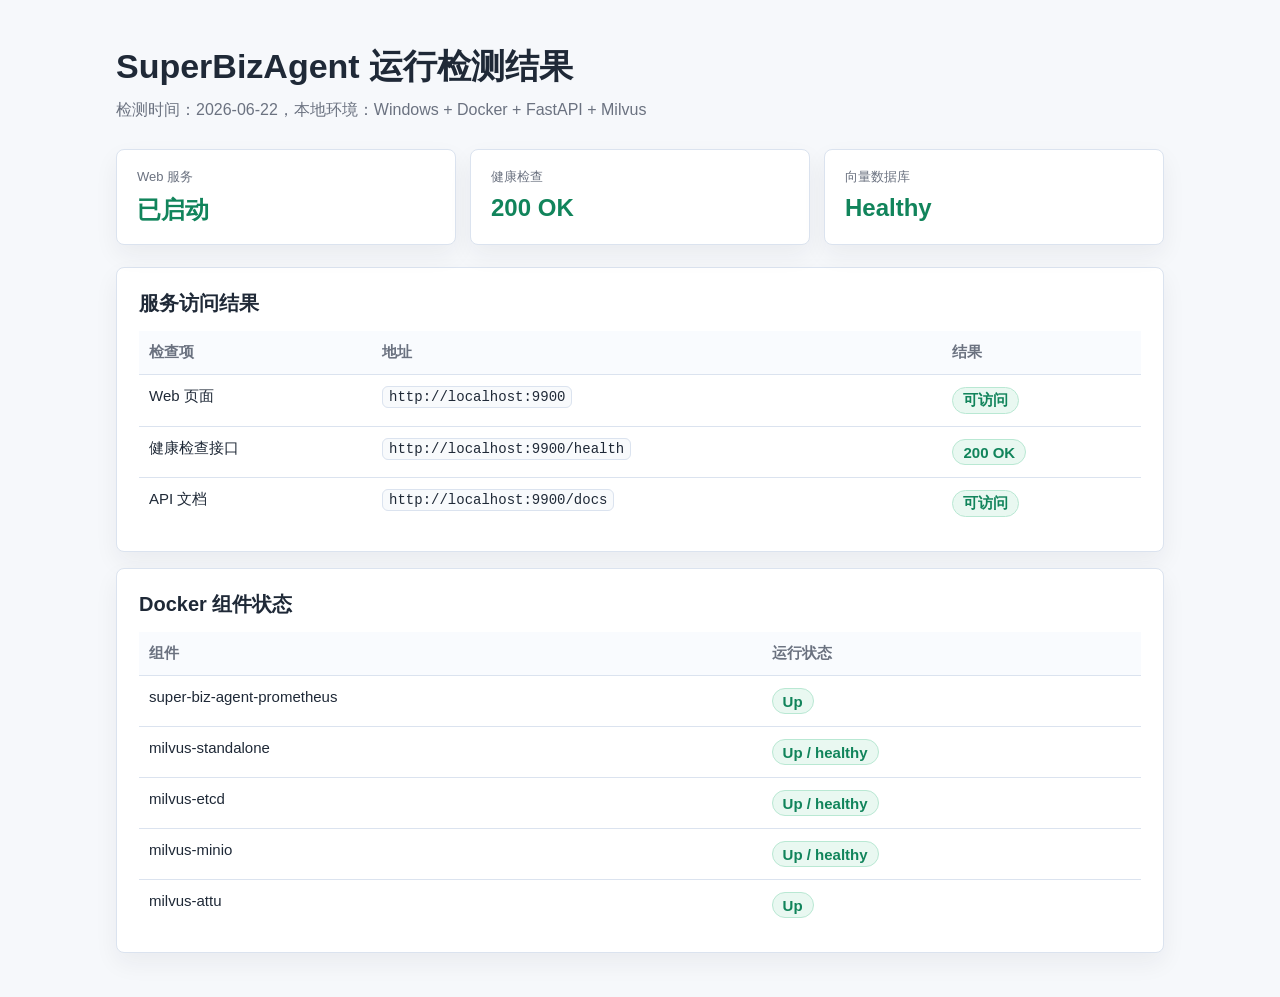
==== reports/run_status.html @ 7ec432f9 "Initial open source demo release" ====
<!doctype html>
<html lang="zh-CN">
<head>
  <meta charset="utf-8">
  <meta name="viewport" content="width=device-width, initial-scale=1">
  <title>SuperBizAgent 运行检测结果</title>
  <style>
    :root {
      color-scheme: light;
      --bg: #f6f8fb;
      --panel: #ffffff;
      --text: #1f2937;
      --muted: #6b7280;
      --line: #dbe3ef;
      --ok: #11845b;
      --blue: #2563eb;
    }

    * { box-sizing: border-box; }

    body {
      margin: 0;
      min-height: 100vh;
      background: var(--bg);
      color: var(--text);
      font-family: "Microsoft YaHei", "Segoe UI", Arial, sans-serif;
    }

    .page {
      max-width: 1120px;
      margin: 0 auto;
      padding: 44px 36px;
    }

    h1 {
      margin: 0 0 10px;
      font-size: 34px;
      font-weight: 760;
      letter-spacing: 0;
    }

    .subtitle {
      margin: 0 0 28px;
      color: var(--muted);
      font-size: 16px;
    }

    .summary {
      display: grid;
      grid-template-columns: repeat(3, minmax(0, 1fr));
      gap: 14px;
      margin-bottom: 22px;
    }

    .metric,
    .panel {
      background: var(--panel);
      border: 1px solid var(--line);
      border-radius: 8px;
      box-shadow: 0 10px 24px rgba(31, 41, 55, 0.06);
    }

    .metric {
      padding: 18px 20px;
    }

    .metric-label {
      color: var(--muted);
      font-size: 13px;
      margin-bottom: 8px;
    }

    .metric-value {
      font-size: 24px;
      font-weight: 760;
    }

    .ok { color: var(--ok); }
    .blue { color: var(--blue); }

    .panel {
      padding: 22px;
      margin-top: 16px;
    }

    h2 {
      margin: 0 0 14px;
      font-size: 20px;
    }

    table {
      width: 100%;
      border-collapse: collapse;
      font-size: 15px;
    }

    th,
    td {
      padding: 12px 10px;
      border-bottom: 1px solid var(--line);
      text-align: left;
      vertical-align: top;
    }

    th {
      color: var(--muted);
      font-weight: 650;
      background: #f9fbfe;
    }

    tr:last-child td { border-bottom: 0; }

    code {
      padding: 2px 6px;
      border: 1px solid var(--line);
      border-radius: 6px;
      background: #f8fafc;
      font-family: Consolas, monospace;
      font-size: 14px;
    }

    .badge {
      display: inline-flex;
      align-items: center;
      min-height: 26px;
      padding: 3px 10px;
      border-radius: 999px;
      color: var(--ok);
      background: #e9f8f1;
      border: 1px solid #b9e8d3;
      font-weight: 700;
      white-space: nowrap;
    }
  </style>
</head>
<body>
  <main class="page">
    <h1>SuperBizAgent 运行检测结果</h1>
    <p class="subtitle">检测时间：2026-06-22，本地环境：Windows + Docker + FastAPI + Milvus</p>

    <section class="summary">
      <div class="metric">
        <div class="metric-label">Web 服务</div>
        <div class="metric-value ok">已启动</div>
      </div>
      <div class="metric">
        <div class="metric-label">健康检查</div>
        <div class="metric-value ok">200 OK</div>
      </div>
      <div class="metric">
        <div class="metric-label">向量数据库</div>
        <div class="metric-value ok">Healthy</div>
      </div>
    </section>

    <section class="panel">
      <h2>服务访问结果</h2>
      <table>
        <thead>
          <tr>
            <th>检查项</th>
            <th>地址</th>
            <th>结果</th>
          </tr>
        </thead>
        <tbody>
          <tr>
            <td>Web 页面</td>
            <td><code>http://localhost:9900</code></td>
            <td><span class="badge">可访问</span></td>
          </tr>
          <tr>
            <td>健康检查接口</td>
            <td><code>http://localhost:9900/health</code></td>
            <td><span class="badge">200 OK</span></td>
          </tr>
          <tr>
            <td>API 文档</td>
            <td><code>http://localhost:9900/docs</code></td>
            <td><span class="badge">可访问</span></td>
          </tr>
        </tbody>
      </table>
    </section>

    <section class="panel">
      <h2>Docker 组件状态</h2>
      <table>
        <thead>
          <tr>
            <th>组件</th>
            <th>运行状态</th>
          </tr>
        </thead>
        <tbody>
          <tr>
            <td>super-biz-agent-prometheus</td>
            <td><span class="badge">Up</span></td>
          </tr>
          <tr>
            <td>milvus-standalone</td>
            <td><span class="badge">Up / healthy</span></td>
          </tr>
          <tr>
            <td>milvus-etcd</td>
            <td><span class="badge">Up / healthy</span></td>
          </tr>
          <tr>
            <td>milvus-minio</td>
            <td><span class="badge">Up / healthy</span></td>
          </tr>
          <tr>
            <td>milvus-attu</td>
            <td><span class="badge">Up</span></td>
          </tr>
        </tbody>
      </table>
    </section>
  </main>
</body>
</html>
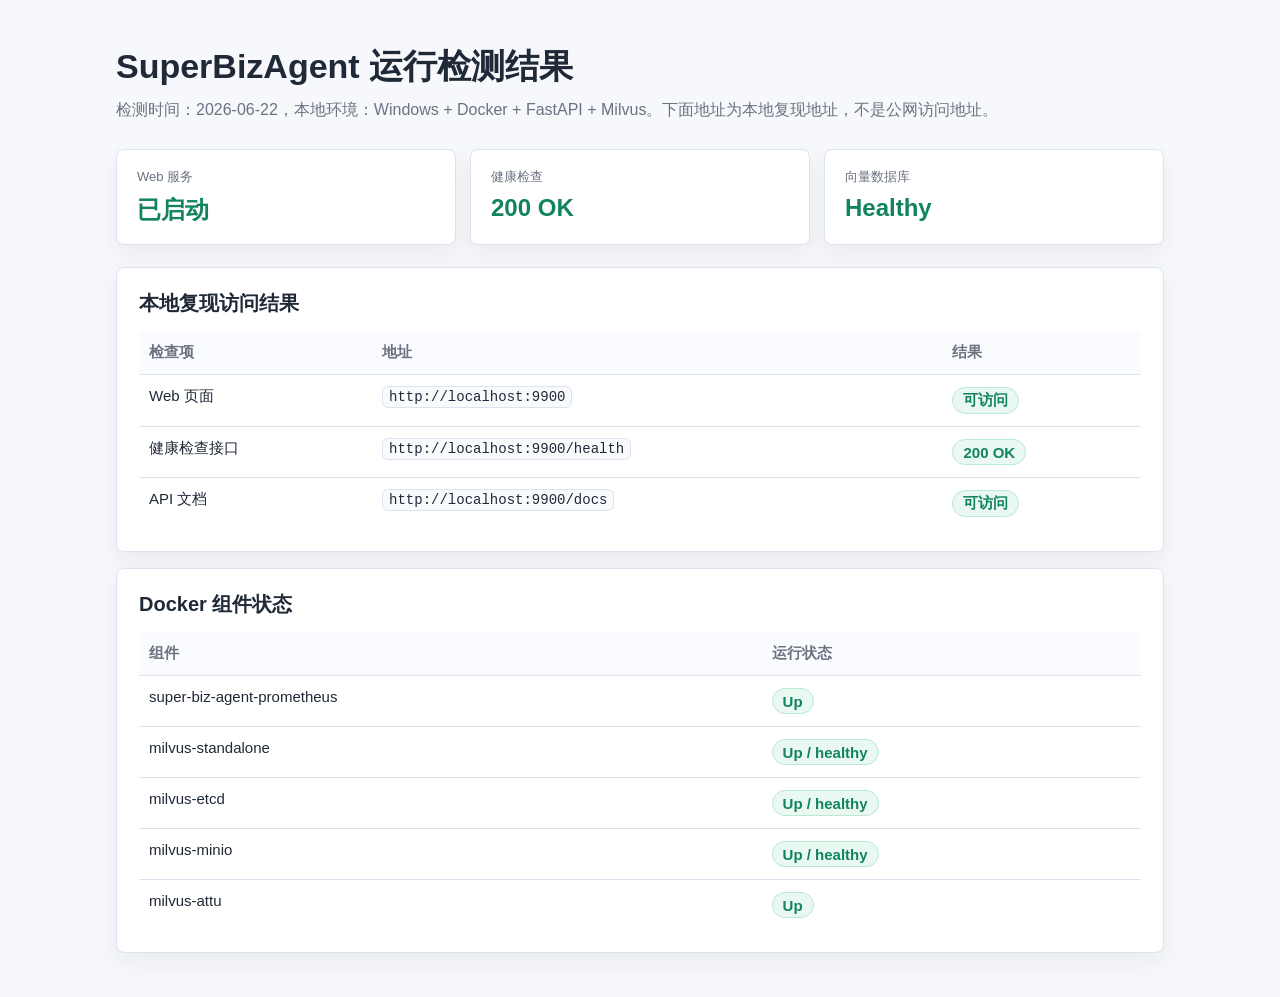
==== commit bd44fde8: "Add detailed demo test report and screenshots" ====
--- a/reports/run_status.html
+++ b/reports/run_status.html
@@ -136,7 +136,7 @@
 <body>
   <main class="page">
     <h1>SuperBizAgent 运行检测结果</h1>
-    <p class="subtitle">检测时间：2026-06-22，本地环境：Windows + Docker + FastAPI + Milvus</p>
+    <p class="subtitle">检测时间：2026-06-22，本地环境：Windows + Docker + FastAPI + Milvus。下面地址为本地复现地址，不是公网访问地址。</p>
 
     <section class="summary">
       <div class="metric">
@@ -154,7 +154,7 @@
     </section>
 
     <section class="panel">
-      <h2>服务访问结果</h2>
+      <h2>本地复现访问结果</h2>
       <table>
         <thead>
           <tr>
